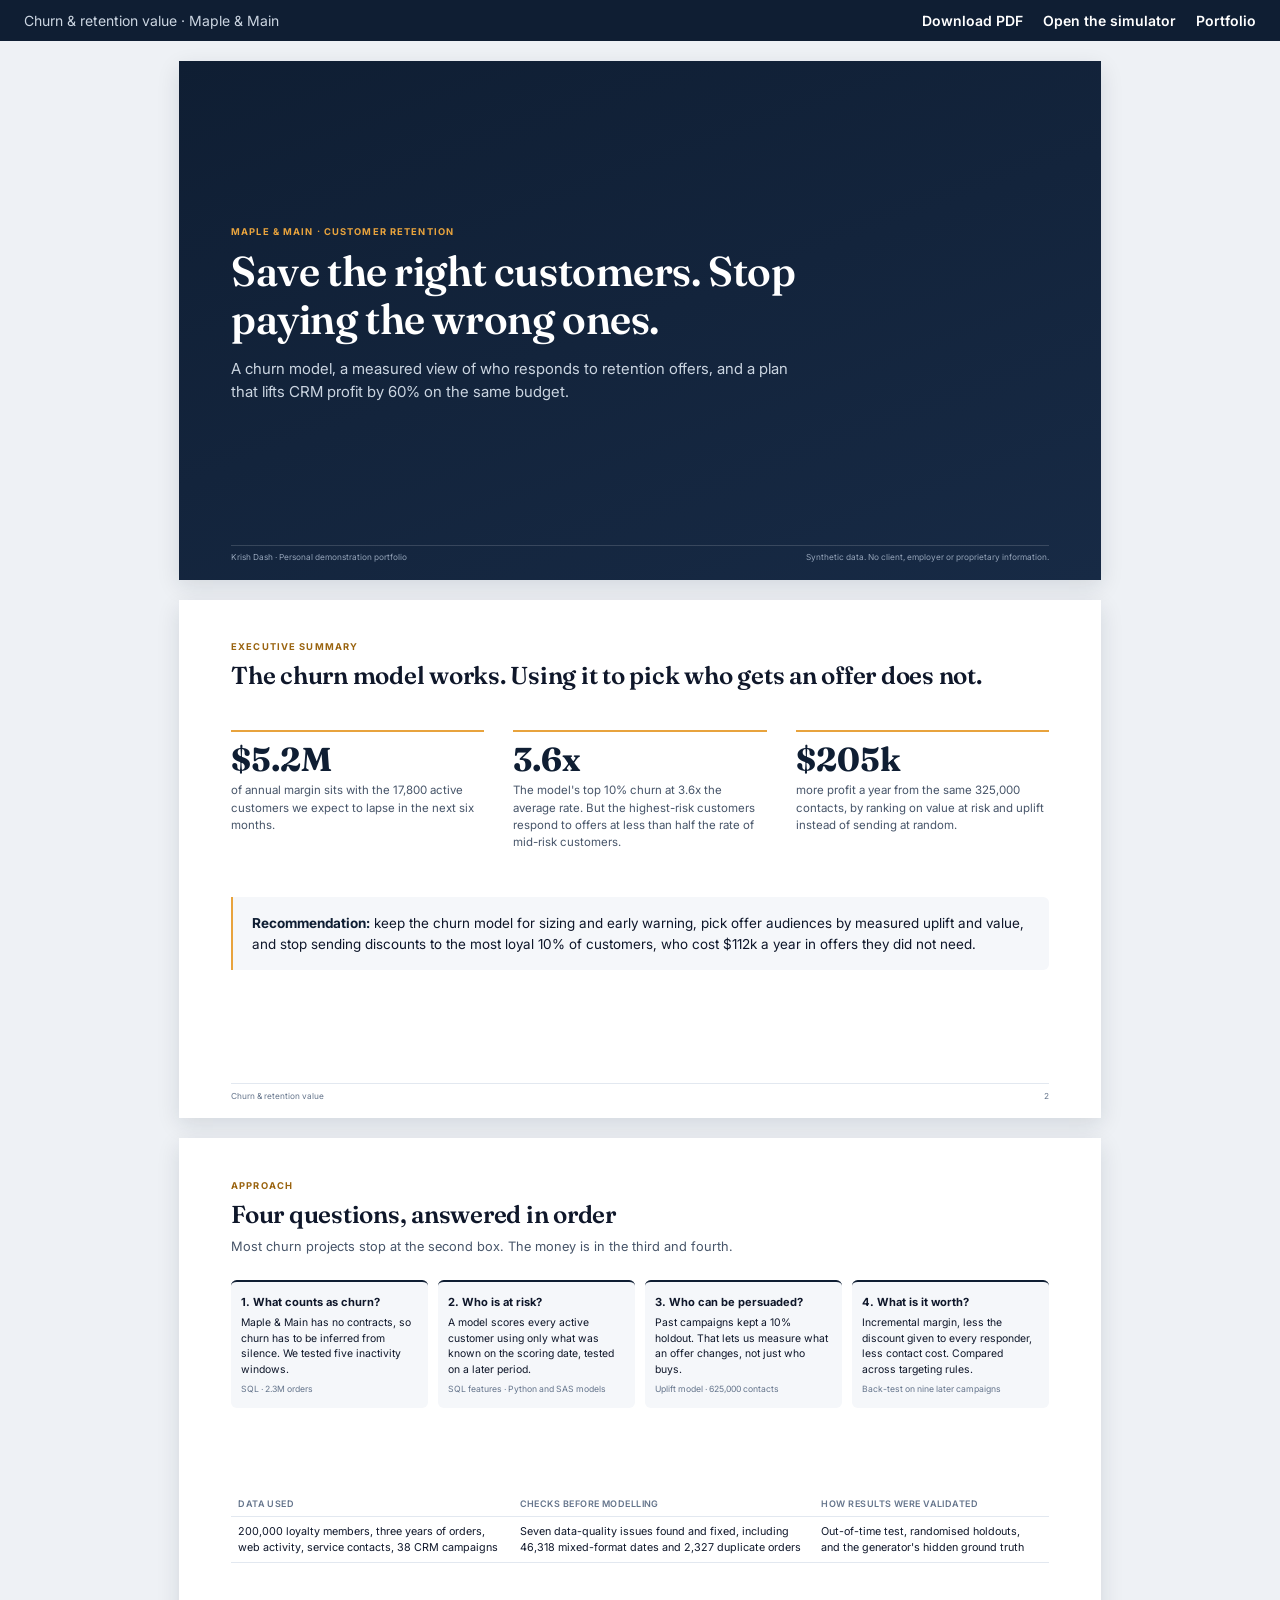
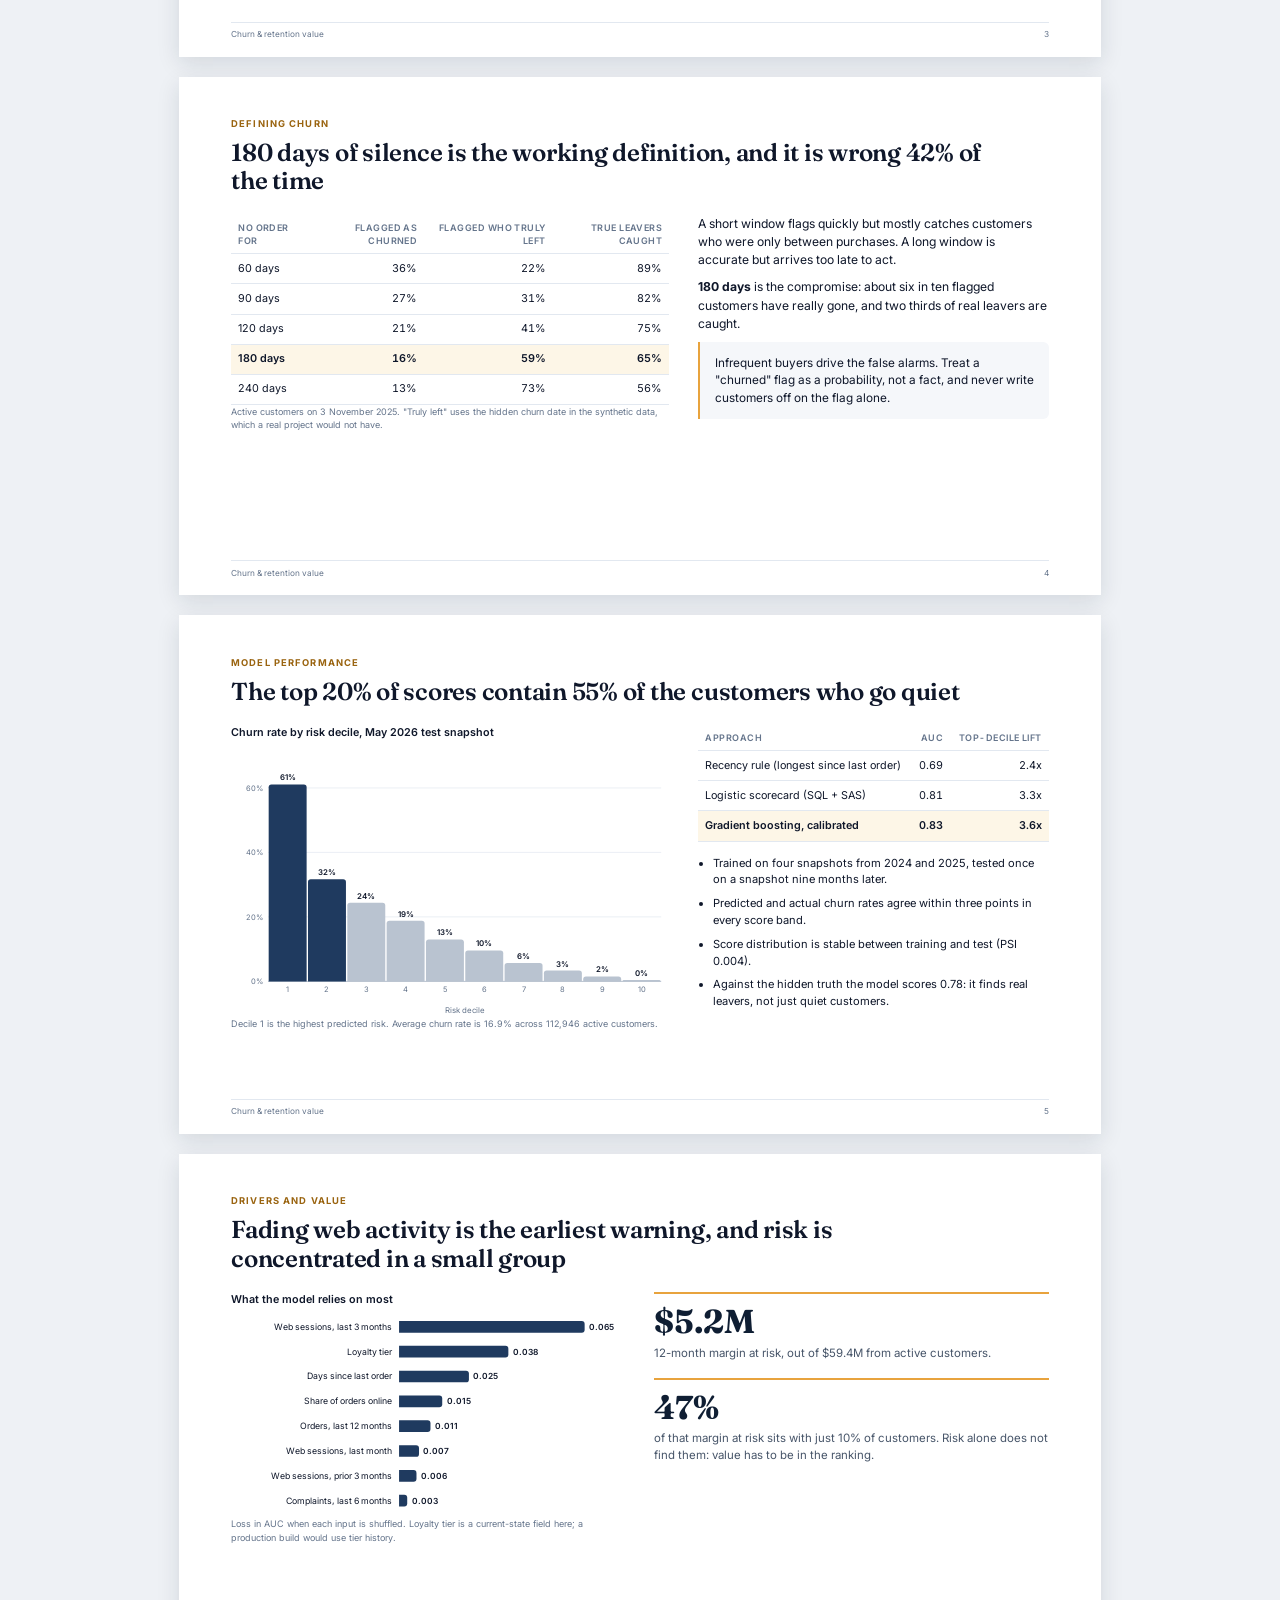
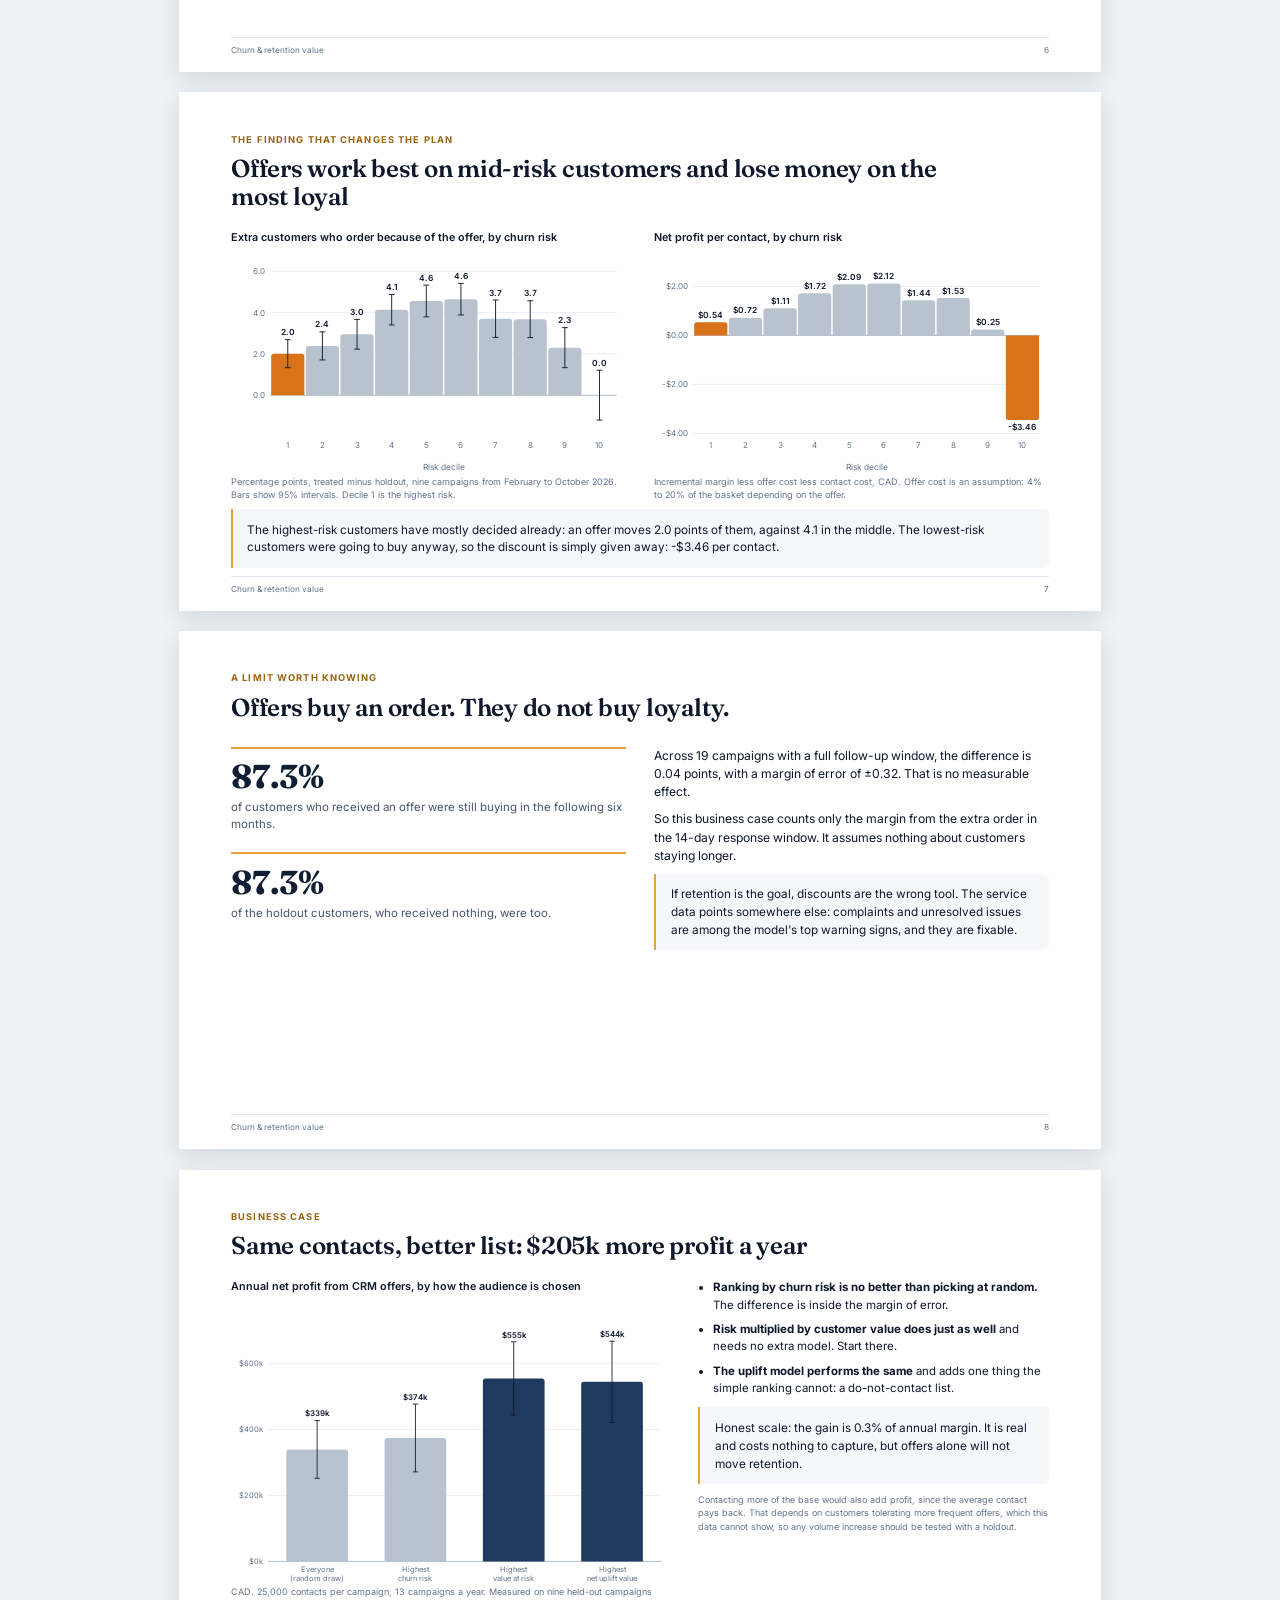
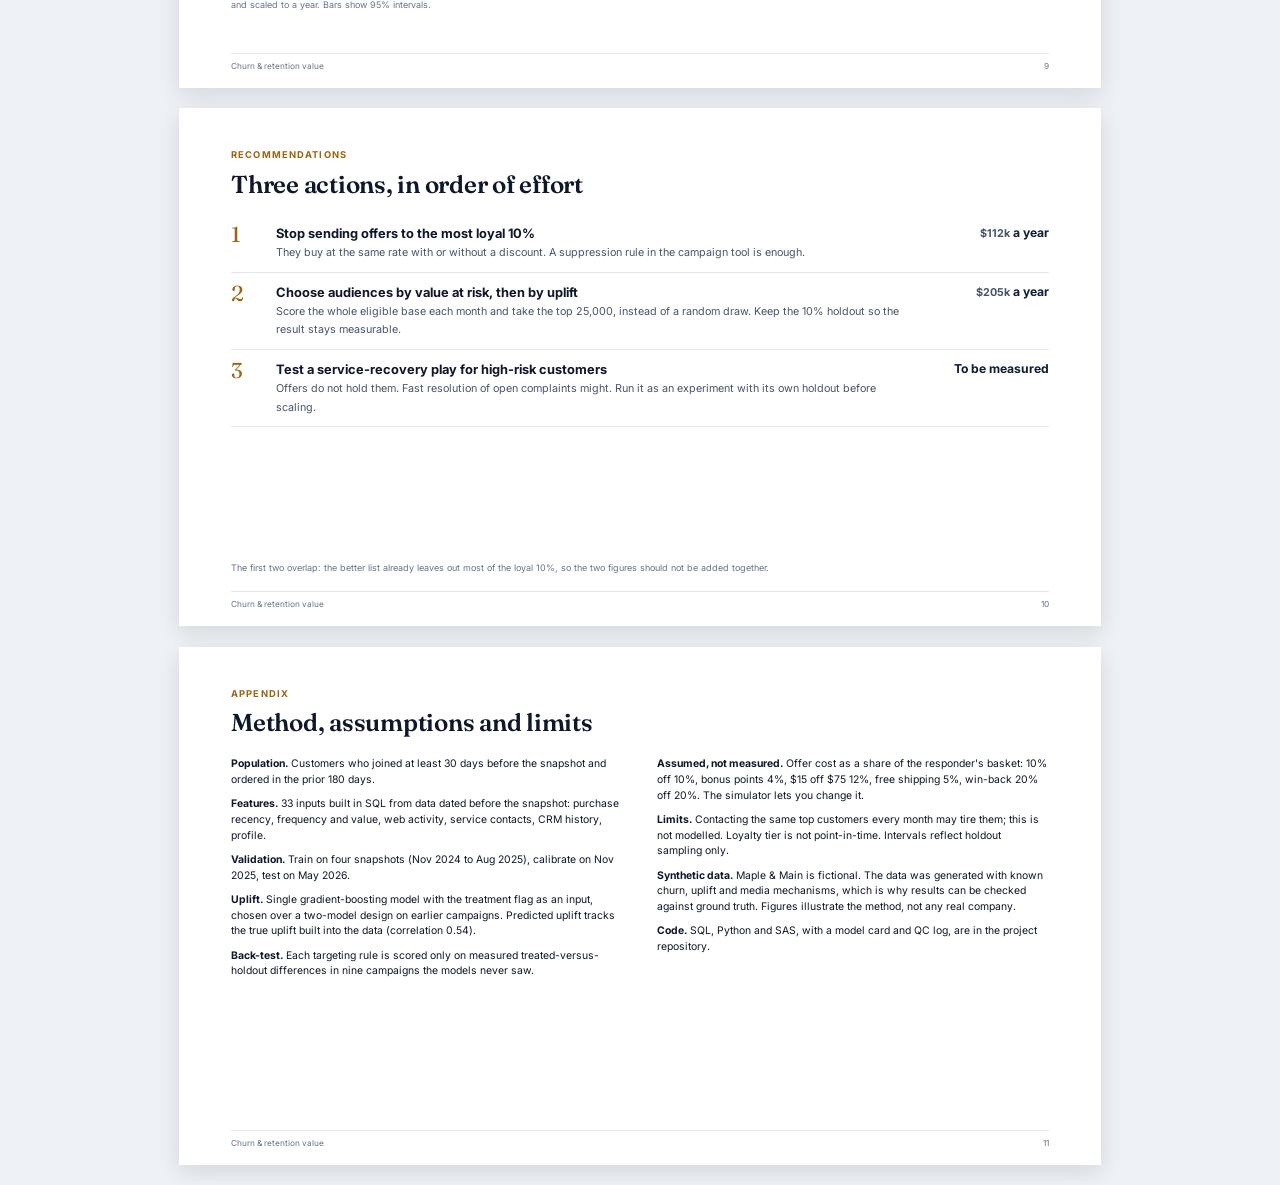
==== projects/01-churn-retention/deck/index.html @ 588ffd7b "Add P1 churn and retention project" ====
<!DOCTYPE html>
<html lang="en-CA">
<head>
<meta charset="utf-8">
<meta name="viewport" content="width=device-width, initial-scale=1">
<title>Churn & retention value · Maple & Main · Krish Dash</title>
<link href="https://fonts.googleapis.com/css2?family=Inter:wght@400;500;600;700&family=Fraunces:opsz,wght@9..144,600&display=swap" rel="stylesheet">
<link rel="stylesheet" href="../../../assets/css/deck.css">
</head>
<body>
<div class="deck-bar"><span>Churn &amp; retention value · Maple &amp; Main</span><a href="deck.pdf">Download PDF</a><a href="../demo/">Open the simulator</a><a href="../../../">Portfolio</a></div>

<section class="slide title-slide">
  <div class="kicker">Maple &amp; Main · Customer retention</div>
  <h1>Save the right customers. Stop paying the wrong ones.</h1>
  <p>A churn model, a measured view of who responds to retention offers, and a plan that lifts CRM profit by <span data-v="gainPct"></span> on the same budget.</p>
  <div class="foot"><span>Krish Dash · Personal demonstration portfolio</span><span>Synthetic data. No client, employer or proprietary information.</span></div>
</section>

<section class="slide">
  <div class="kicker">Executive summary</div>
  <h2>The churn model works. Using it to pick who gets an offer does not.</h2>
  <div class="body cols-3" style="margin-top:56px;flex:0 0 auto">
    <div class="stat"><b data-v="mar"></b><span>of annual margin sits with the <span data-v="expChurn"></span> active customers we expect to lapse in the next six months.</span></div>
    <div class="stat"><b data-v="lift"></b><span>The model's top 10% churn at <span data-v="lift"></span> the average rate. But the highest-risk customers respond to offers at less than half the rate of mid-risk customers.</span></div>
    <div class="stat"><b data-v="gain"></b><span>more profit a year from the same <span data-v="contacts"></span> contacts, by ranking on value at risk and uplift instead of sending at random.</span></div>
  </div>
  <div class="callout" style="margin-top:64px;font-size:19px;padding:22px 26px"><b>Recommendation:</b> keep the churn model for sizing and early warning, pick offer audiences by measured uplift and value, and stop sending discounts to the most loyal 10% of customers, who cost <span data-v="d10loss"></span> a year in offers they did not need.</div>
  <div class="foot"><span>Churn &amp; retention value</span><span>2</span></div>
</section>

<section class="slide">
  <div class="kicker">Approach</div>
  <h2>Four questions, answered in order</h2>
  <p class="sub">Most churn projects stop at the second box. The money is in the third and fourth.</p>
  <div class="body" style="margin-top:34px">
    <div class="flow" style="grid-template-columns:repeat(4,1fr)">
      <div><b>1. What counts as churn?</b>Maple &amp; Main has no contracts, so churn has to be inferred from silence. We tested five inactivity windows.<small>SQL · 2.3M orders</small></div>
      <div><b>2. Who is at risk?</b>A model scores every active customer using only what was known on the scoring date, tested on a later period.<small>SQL features · Python and SAS models</small></div>
      <div><b>3. Who can be persuaded?</b>Past campaigns kept a 10% holdout. That lets us measure what an offer changes, not just who buys.<small>Uplift model · 625,000 contacts</small></div>
      <div><b>4. What is it worth?</b>Incremental margin, less the discount given to every responder, less contact cost. Compared across targeting rules.<small>Back-test on nine later campaigns</small></div>
    </div>
    <table class="t" style="margin-top:6px">
      <tr><th>Data used</th><th>Checks before modelling</th><th>How results were validated</th></tr>
      <tr><td>200,000 loyalty members, three years of orders, web activity, service contacts, 38 CRM campaigns</td>
          <td>Seven data-quality issues found and fixed, including <span data-v="qcDates"></span> mixed-format dates and <span data-v="qcDups"></span> duplicate orders</td>
          <td>Out-of-time test, randomised holdouts, and the generator's hidden ground truth</td></tr>
    </table>
  </div>
  <div class="foot"><span>Churn &amp; retention value</span><span>3</span></div>
</section>

<section class="slide">
  <div class="kicker">Defining churn</div>
  <h2>180 days of silence is the working definition, and it is wrong <span data-v="labelFalse"></span> of the time</h2>
  <div class="body cols-2">
    <div>
      <table class="t">
        <tr><th>No order for</th><th class="n">Flagged as churned</th><th class="n">Flagged who truly left</th><th class="n">True leavers caught</th></tr>
        <tbody id="defTable"></tbody>
      </table>
      <p class="chart-note">Active customers on 3 November 2025. "Truly left" uses the hidden churn date in the synthetic data, which a real project would not have.</p>
    </div>
    <div>
      <p>A short window flags quickly but mostly catches customers who were only between purchases. A long window is accurate but arrives too late to act.</p>
      <p><b>180 days</b> is the compromise: about six in ten flagged customers have really gone, and two thirds of real leavers are caught.</p>
      <div class="callout">Infrequent buyers drive the false alarms. Treat a "churned" flag as a probability, not a fact, and never write customers off on the flag alone.</div>
    </div>
  </div>
  <div class="foot"><span>Churn &amp; retention value</span><span>4</span></div>
</section>

<section class="slide">
  <div class="kicker">Model performance</div>
  <h2>The top 20% of scores contain <span data-v="cap20"></span> of the customers who go quiet</h2>
  <div class="body cols-2">
    <div>
      <div class="chart-title">Churn rate by risk decile, May 2026 test snapshot</div>
      <div id="liftChart"></div>
      <p class="chart-note">Decile 1 is the highest predicted risk. Average churn rate is <span data-v="churnRate"></span> across <span data-v="active"></span> active customers.</p>
    </div>
    <div>
      <table class="t">
        <tr><th>Approach</th><th class="n">AUC</th><th class="n">Top-decile lift</th></tr>
        <tr><td>Recency rule (longest since last order)</td><td class="n" data-v="aucRec"></td><td class="n" data-v="liftRec"></td></tr>
        <tr><td>Logistic scorecard (SQL + SAS)</td><td class="n" data-v="aucLogit"></td><td class="n" data-v="liftLogit"></td></tr>
        <tr class="hl"><td>Gradient boosting, calibrated</td><td class="n" data-v="auc"></td><td class="n" data-v="lift"></td></tr>
      </table>
      <ul style="margin-top:18px;font-size:15.5px">
        <li>Trained on four snapshots from 2024 and 2025, tested once on a snapshot nine months later.</li>
        <li>Predicted and actual churn rates agree within three points in every score band.</li>
        <li>Score distribution is stable between training and test (PSI <span data-v="psi"></span>).</li>
        <li>Against the hidden truth the model scores <span data-v="aucTruth"></span>: it finds real leavers, not just quiet customers.</li>
      </ul>
    </div>
  </div>
  <div class="foot"><span>Churn &amp; retention value</span><span>5</span></div>
</section>

<section class="slide">
  <div class="kicker">Drivers and value</div>
  <h2>Fading web activity is the earliest warning, and risk is concentrated in a small group</h2>
  <div class="body cols-even">
    <div>
      <div class="chart-title">What the model relies on most</div>
      <div id="impChart"></div>
      <p class="chart-note">Loss in AUC when each input is shuffled. Loyalty tier is a current-state field here; a production build would use tier history.</p>
    </div>
    <div>
      <div class="stat" style="margin-bottom:22px"><b data-v="mar"></b><span>12-month margin at risk, out of <span data-v="marTotal"></span> from active customers.</span></div>
      <div class="stat"><b data-v="top10"></b><span>of that margin at risk sits with just 10% of customers. Risk alone does not find them: value has to be in the ranking.</span></div>
    </div>
  </div>
  <div class="foot"><span>Churn &amp; retention value</span><span>6</span></div>
</section>

<section class="slide">
  <div class="kicker">The finding that changes the plan</div>
  <h2>Offers work best on mid-risk customers and lose money on the most loyal</h2>
  <div class="body cols-even">
    <div>
      <div class="chart-title">Extra customers who order because of the offer, by churn risk</div>
      <div id="upliftChart"></div>
      <p class="chart-note">Percentage points, treated minus holdout, nine campaigns from February to October 2026. Bars show 95% intervals. Decile 1 is the highest risk.</p>
    </div>
    <div>
      <div class="chart-title">Net profit per contact, by churn risk</div>
      <div id="netChart"></div>
      <p class="chart-note">Incremental margin less offer cost less contact cost, CAD. Offer cost is an assumption: 4% to 20% of the basket depending on the offer.</p>
    </div>
  </div>
  <div class="callout" style="margin-top:10px">The highest-risk customers have mostly decided already: an offer moves <span data-v="uD1"></span> points of them, against <span data-v="uMid"></span> in the middle. The lowest-risk customers were going to buy anyway, so the discount is simply given away: <span data-v="netD10"></span> per contact.</div>
  <div class="foot"><span>Churn &amp; retention value</span><span>7</span></div>
</section>

<section class="slide">
  <div class="kicker">A limit worth knowing</div>
  <h2>Offers buy an order. They do not buy loyalty.</h2>
  <div class="body cols-even" style="margin-top:36px">
    <div>
      <div class="stat" style="margin-bottom:26px"><b data-v="retT"></b><span>of customers who received an offer were still buying in the following six months.</span></div>
      <div class="stat"><b data-v="retH"></b><span>of the holdout customers, who received nothing, were too.</span></div>
    </div>
    <div>
      <p>Across 19 campaigns with a full follow-up window, the difference is <span data-v="retDiff"></span> points, with a margin of error of <span data-v="retSe"></span>. That is no measurable effect.</p>
      <p>So this business case counts only the margin from the extra order in the 14-day response window. It assumes nothing about customers staying longer.</p>
      <div class="callout">If retention is the goal, discounts are the wrong tool. The service data points somewhere else: complaints and unresolved issues are among the model's top warning signs, and they are fixable.</div>
    </div>
  </div>
  <div class="foot"><span>Churn &amp; retention value</span><span>8</span></div>
</section>

<section class="slide">
  <div class="kicker">Business case</div>
  <h2>Same contacts, better list: <span data-v="gain"></span> more profit a year</h2>
  <div class="body cols-2">
    <div>
      <div class="chart-title">Annual net profit from CRM offers, by how the audience is chosen</div>
      <div id="stratChart"></div>
      <p class="chart-note">CAD. 25,000 contacts per campaign, 13 campaigns a year. Measured on nine held-out campaigns and scaled to a year. Bars show 95% intervals.</p>
    </div>
    <div>
      <ul style="font-size:16px">
        <li><b>Ranking by churn risk is no better than picking at random.</b> The difference is inside the margin of error.</li>
        <li><b>Risk multiplied by customer value does just as well</b> and needs no extra model. Start there.</li>
        <li><b>The uplift model performs the same</b> and adds one thing the simple ranking cannot: a do-not-contact list.</li>
      </ul>
      <div class="callout" style="margin-top:14px">Honest scale: the gain is <span data-v="gainShare"></span> of annual margin. It is real and costs nothing to capture, but offers alone will not move retention.</div>
      <p class="chart-note" style="margin-top:12px">Contacting more of the base would also add profit, since the average contact pays back. That depends on customers tolerating more frequent offers, which this data cannot show, so any volume increase should be tested with a holdout.</p>
    </div>
  </div>
  <div class="foot"><span>Churn &amp; retention value</span><span>9</span></div>
</section>

<section class="slide">
  <div class="kicker">Recommendations</div>
  <h2>Three actions, in order of effort</h2>
  <div class="body" style="gap:0;margin-top:22px;display:block">
    <div class="act"><i>1</i><div><b>Stop sending offers to the most loyal 10%</b><span>They buy at the same rate with or without a discount. A suppression rule in the campaign tool is enough.</span></div><em><span data-v="d10save"></span> a year</em></div>
    <div class="act"><i>2</i><div><b>Choose audiences by value at risk, then by uplift</b><span>Score the whole eligible base each month and take the top 25,000, instead of a random draw. Keep the 10% holdout so the result stays measurable.</span></div><em><span data-v="gain"></span> a year</em></div>
    <div class="act"><i>3</i><div><b>Test a service-recovery play for high-risk customers</b><span>Offers do not hold them. Fast resolution of open complaints might. Run it as an experiment with its own holdout before scaling.</span></div><em>To be measured</em></div>
  </div>
  <p class="chart-note" style="margin-top:14px">The first two overlap: the better list already leaves out most of the loyal 10%, so the two figures should not be added together.</p>
  <div class="foot"><span>Churn &amp; retention value</span><span>10</span></div>
</section>

<section class="slide">
  <div class="kicker">Appendix</div>
  <h2>Method, assumptions and limits</h2>
  <div class="body cols-even" style="font-size:14.5px;gap:48px">
    <div>
      <p><b>Population.</b> Customers who joined at least 30 days before the snapshot and ordered in the prior 180 days.</p>
      <p><b>Features.</b> 33 inputs built in SQL from data dated before the snapshot: purchase recency, frequency and value, web activity, service contacts, CRM history, profile.</p>
      <p><b>Validation.</b> Train on four snapshots (Nov 2024 to Aug 2025), calibrate on Nov 2025, test on May 2026.</p>
      <p><b>Uplift.</b> Single gradient-boosting model with the treatment flag as an input, chosen over a two-model design on earlier campaigns. Predicted uplift tracks the true uplift built into the data (correlation <span data-v="upCorr"></span>).</p>
      <p><b>Back-test.</b> Each targeting rule is scored only on measured treated-versus-holdout differences in nine campaigns the models never saw.</p>
    </div>
    <div>
      <p><b>Assumed, not measured.</b> Offer cost as a share of the responder's basket: 10% off 10%, bonus points 4%, $15 off $75 12%, free shipping 5%, win-back 20% off 20%. The simulator lets you change it.</p>
      <p><b>Limits.</b> Contacting the same top customers every month may tire them; this is not modelled. Loyalty tier is not point-in-time. Intervals reflect holdout sampling only.</p>
      <p><b>Synthetic data.</b> Maple &amp; Main is fictional. The data was generated with known churn, uplift and media mechanisms, which is why results can be checked against ground truth. Figures illustrate the method, not any real company.</p>
      <p><b>Code.</b> SQL, Python and SAS, with a model card and QC log, are in the project repository.</p>
    </div>
  </div>
  <div class="foot"><span>Churn &amp; retention value</span><span>11</span></div>
</section>

<script src="../outputs/report_data.js"></script>
<script src="../../../assets/js/charts.js"></script>
<script>
const P = window.P1, sb = P.same_budget, rd = P.risk_deciles, n0 = v => Math.round(v).toLocaleString("en-CA");
const E = sb["Everyone (current practice)"], U = sb["Highest net uplift value"], gain = U.annual_net - E.annual_net;
const d10 = rd[9], mid = rd.slice(3, 8).reduce((a, d) => a + d.uplift, 0) / 5, re = P.retention_effect, qc = P.qc.found;
const V = {
  gainPct: MM.pct(gain / E.annual_net, 0), gain: MM.cadK(gain), contacts: n0(P.annual_contacts),
  mar: "$" + (P.value_at_risk.margin_at_risk / 1e6).toFixed(1) + "M", marTotal: "$" + (P.value_at_risk.margin_12m_total / 1e6).toFixed(1) + "M",
  expChurn: n0(Math.round(P.value_at_risk.expected_churners / 100) * 100), top10: MM.pct(P.value_at_risk.top10pct_share_of_margin_at_risk, 0),
  lift: P.models.gbm.top_decile_lift.toFixed(1) + "x", liftRec: P.models.recency_rule.top_decile_lift.toFixed(1) + "x", liftLogit: P.models.logistic.top_decile_lift.toFixed(1) + "x",
  auc: P.models.gbm.auc.toFixed(2), aucRec: P.models.recency_rule.auc.toFixed(2), aucLogit: P.models.logistic.auc.toFixed(2),
  cap20: MM.pct(P.models.gbm.capture_top_20pct, 0), churnRate: MM.pct(P.churn_rate.test), active: n0(P.rows.test), psi: P.psi.toFixed(3),
  aucTruth: P.ground_truth.gbm_auc_vs_true_churn.toFixed(2), labelFalse: MM.pct(1 - P.ground_truth.label_precision, 0),
  d10loss: MM.cadK(-d10.net * P.annual_contacts / 10), d10save: MM.cadK(-d10.net * P.annual_contacts / 10),
  uD1: (rd[0].uplift * 100).toFixed(1), uMid: (mid * 100).toFixed(1), netD10: "-$" + Math.abs(d10.net).toFixed(2),
  retT: MM.pct(re.treated_active_next_180d), retH: MM.pct(re.holdout_active_next_180d),
  retDiff: (re.difference * 100).toFixed(2), retSe: "±" + (1.96 * re.se * 100).toFixed(2),
  gainShare: MM.pct(gain / P.value_at_risk.margin_12m_total, 1), upCorr: P.uplift_model.corr_with_true_uplift.toFixed(2),
  qcDates: n0(qc["transactions: order_date in DD/MM/YYYY, re-parsed"]), qcDups: n0(qc["transactions: duplicate rows removed"]),
};
document.querySelectorAll("[data-v]").forEach(e => { e.textContent = V[e.dataset.v] ?? "?"; });

document.getElementById("defTable").innerHTML = P.definition_test.map(d =>
  `<tr class="${d.window_days === 180 ? "hl" : ""}"><td>${d.window_days} days</td><td class="n">${MM.pct(d.labelled_churn_rate, 0)}</td><td class="n">${MM.pct(d.precision, 0)}</td><td class="n">${MM.pct(d.recall, 0)}</td></tr>`).join("");

MM.bars("#liftChart", { width: 640, height: 400, fmt: v => MM.pct(v, 0), xTitle: "Risk decile",
  data: P.lift.map(d => ({ label: d.decile, value: d.churn_rate, color: d.decile <= 2 ? MM.C.focus : MM.C.context,
    tip: `<b>Decile ${d.decile}</b><br>Churn rate ${MM.pct(d.churn_rate)}<br>${d.lift.toFixed(1)}x average<br>Cumulative capture ${MM.pct(d.cum_capture, 0)}` })) });
MM.hbars("#impChart", { width: 540, row: 34, labelWidth: 230, fmt: v => v.toFixed(3), data: P.importance.map(d => ({ label: d.label, value: d.auc_drop })) });
MM.bars("#upliftChart", { width: 540, height: 310, fmt: v => (v * 100).toFixed(1), xTitle: "Risk decile",
  data: rd.map(d => ({ label: d.decile, value: d.uplift, lo: d.uplift - 1.96 * d.uplift_se, hi: d.uplift + 1.96 * d.uplift_se,
    color: d.decile === 1 || d.decile === 10 ? MM.C.accent : MM.C.context,
    tip: `<b>Risk decile ${d.decile}</b><br>Treated ${MM.pct(d.treated_response)} · holdout ${MM.pct(d.holdout_response)}<br>Uplift ${(d.uplift * 100).toFixed(1)} pts` })) });
MM.bars("#netChart", { width: 540, height: 310, fmt: v => (v < 0 ? "-$" : "$") + Math.abs(v).toFixed(2), xTitle: "Risk decile",
  data: rd.map(d => ({ label: d.decile, value: d.net, color: d.decile === 1 || d.decile === 10 ? MM.C.accent : MM.C.context })) });
MM.bars("#stratChart", { width: 640, height: 420, maxBar: 90, fmt: MM.cadK,
  data: Object.entries(sb).map(([k, d]) => ({ label: k.replace(" (current practice)", "\n(random draw)").replace("Highest ", "Highest\n"), value: d.annual_net,
    lo: d.annual_net - 1.96 * d.annual_net_se, hi: d.annual_net + 1.96 * d.annual_net_se,
    color: k.includes("uplift") || k.includes("value at") ? MM.C.focus : MM.C.context,
    tip: `<b>${k}</b><br>${MM.cad(d.annual_net)} a year<br>$${d.net.toFixed(2)} per contact<br>Uplift ${(d.uplift * 100).toFixed(1)} pts` })) });
</script>
</body>
</html>
---- assets/css/deck.css ----
/* Client-style deck template. Each .slide is a 16:9 page; prints one slide per PDF page. */
:root { --navy: #0f1e33; --navy-2: #172a45; --slate: #475569; --muted: #64748b; --line: #e2e8f0; --ink: #0f172a; --accent: #e8a33d; --bg: #eef1f5; }
* { box-sizing: border-box; }
html, body { margin: 0; background: var(--bg); color: var(--ink); font: 17px/1.5 Inter, system-ui, -apple-system, "Segoe UI", sans-serif; -webkit-font-smoothing: antialiased; }
.deck-bar { position: sticky; top: 0; z-index: 5; background: var(--navy); color: #cbd5e1; font-size: 14px; padding: 10px 24px; display: flex; gap: 20px; align-items: center; }
.deck-bar a { color: #fff; text-decoration: none; font-weight: 600; }
.deck-bar span { margin-right: auto; }
.slide { width: 1280px; height: 720px; margin: 28px auto; background: #fff; position: relative; padding: 56px 72px 60px; box-shadow: 0 10px 30px rgba(15, 30, 51, .12); overflow: hidden; display: flex; flex-direction: column; }
.slide h1, .slide h2 { font-family: Fraunces, Georgia, serif; font-weight: 600; letter-spacing: -.01em; margin: 0; line-height: 1.15; }
.slide h2 { font-size: 34px; max-width: 1050px; }
.slide .kicker { color: #9a6410; font-size: 13px; font-weight: 700; letter-spacing: .12em; text-transform: uppercase; margin-bottom: 10px; }
.slide .sub { color: var(--slate); font-size: 18px; margin: 12px 0 0; max-width: 1000px; }
.slide .body { flex: 1; display: grid; gap: 40px; margin-top: 28px; min-height: 0; align-items: start; }
.cols-2 { grid-template-columns: 1.25fr 1fr; }
.cols-even { grid-template-columns: 1fr 1fr; }
.cols-3 { grid-template-columns: repeat(3, 1fr); }
.slide ul { margin: 0; padding-left: 20px; }
.slide li { margin-bottom: 10px; }
.slide p { margin: 0 0 12px; }
.foot { position: absolute; left: 72px; right: 72px; bottom: 22px; display: flex; justify-content: space-between; font-size: 11.5px; color: var(--muted); border-top: 1px solid var(--line); padding-top: 8px; }
.stat { border-top: 4px solid var(--accent); padding-top: 14px; }
.stat b { display: block; font-family: Fraunces, Georgia, serif; font-size: 46px; line-height: 1.05; color: var(--navy); }
.stat > span { display: block; color: var(--slate); font-size: 16px; margin-top: 8px; }
.callout { background: #f5f7fa; border-left: 4px solid var(--accent); padding: 16px 20px; border-radius: 0 8px 8px 0; font-size: 16.5px; }
.callout b { color: var(--navy); }
.chart-title { font-weight: 600; font-size: 15px; margin-bottom: 2px; }
.chart-note { color: var(--muted); font-size: 12.5px; margin-top: 6px; }
table.t { border-collapse: collapse; width: 100%; font-size: 15px; }
table.t th { text-align: left; color: var(--muted); font-weight: 600; font-size: 12.5px; text-transform: uppercase; letter-spacing: .05em; border-bottom: 2px solid var(--line); padding: 8px 10px; }
table.t td { border-bottom: 1px solid var(--line); padding: 9px 10px; }
table.t td.n, table.t th.n { text-align: right; font-variant-numeric: tabular-nums; }
table.t tr.hl td { background: #fdf6e7; font-weight: 600; }
.flow { display: grid; grid-template-columns: repeat(6, 1fr); gap: 14px; }
.flow div { background: #f5f7fa; border-radius: 8px; padding: 16px 14px; font-size: 14.5px; border-top: 4px solid var(--navy); }
.flow b { display: block; font-size: 15.5px; margin-bottom: 6px; }
.flow small { display: block; color: var(--muted); font-size: 12px; margin-top: 8px; }
.title-slide { background: linear-gradient(160deg, var(--navy), var(--navy-2)); color: #fff; justify-content: center; }
.title-slide h1 { font-size: 58px; max-width: 900px; }
.title-slide p { color: #cbd5e1; font-size: 21px; max-width: 800px; margin-top: 22px; }
.title-slide .kicker { color: var(--accent); }
.title-slide .foot { color: #94a3b8; border-color: rgba(255, 255, 255, .15); }
.num { counter-increment: step; }
.act { display: grid; grid-template-columns: 44px 1fr 170px; gap: 18px; align-items: start; padding: 14px 0; border-bottom: 1px solid var(--line); }
.act i { font-style: normal; font-family: Fraunces, Georgia, serif; font-size: 30px; color: #9a6410; line-height: 1; }
.act b { display: block; font-size: 18px; }
.act span { color: var(--slate); font-size: 15px; }
.act em { font-style: normal; font-weight: 700; color: var(--navy); text-align: right; font-size: 17px; }
@media screen and (max-width: 1320px) { .slide { zoom: .72; } }
@media screen and (max-width: 960px) { .slide { zoom: .46; } }
@media screen and (max-width: 620px) { .slide { zoom: .28; } }
@media print {
  @page { size: 1280px 720px; margin: 0; }
  html, body { background: #fff; }
  .deck-bar { display: none; }
  .slide { margin: 0; box-shadow: none; page-break-after: always; break-after: page; zoom: 1 !important; }
}
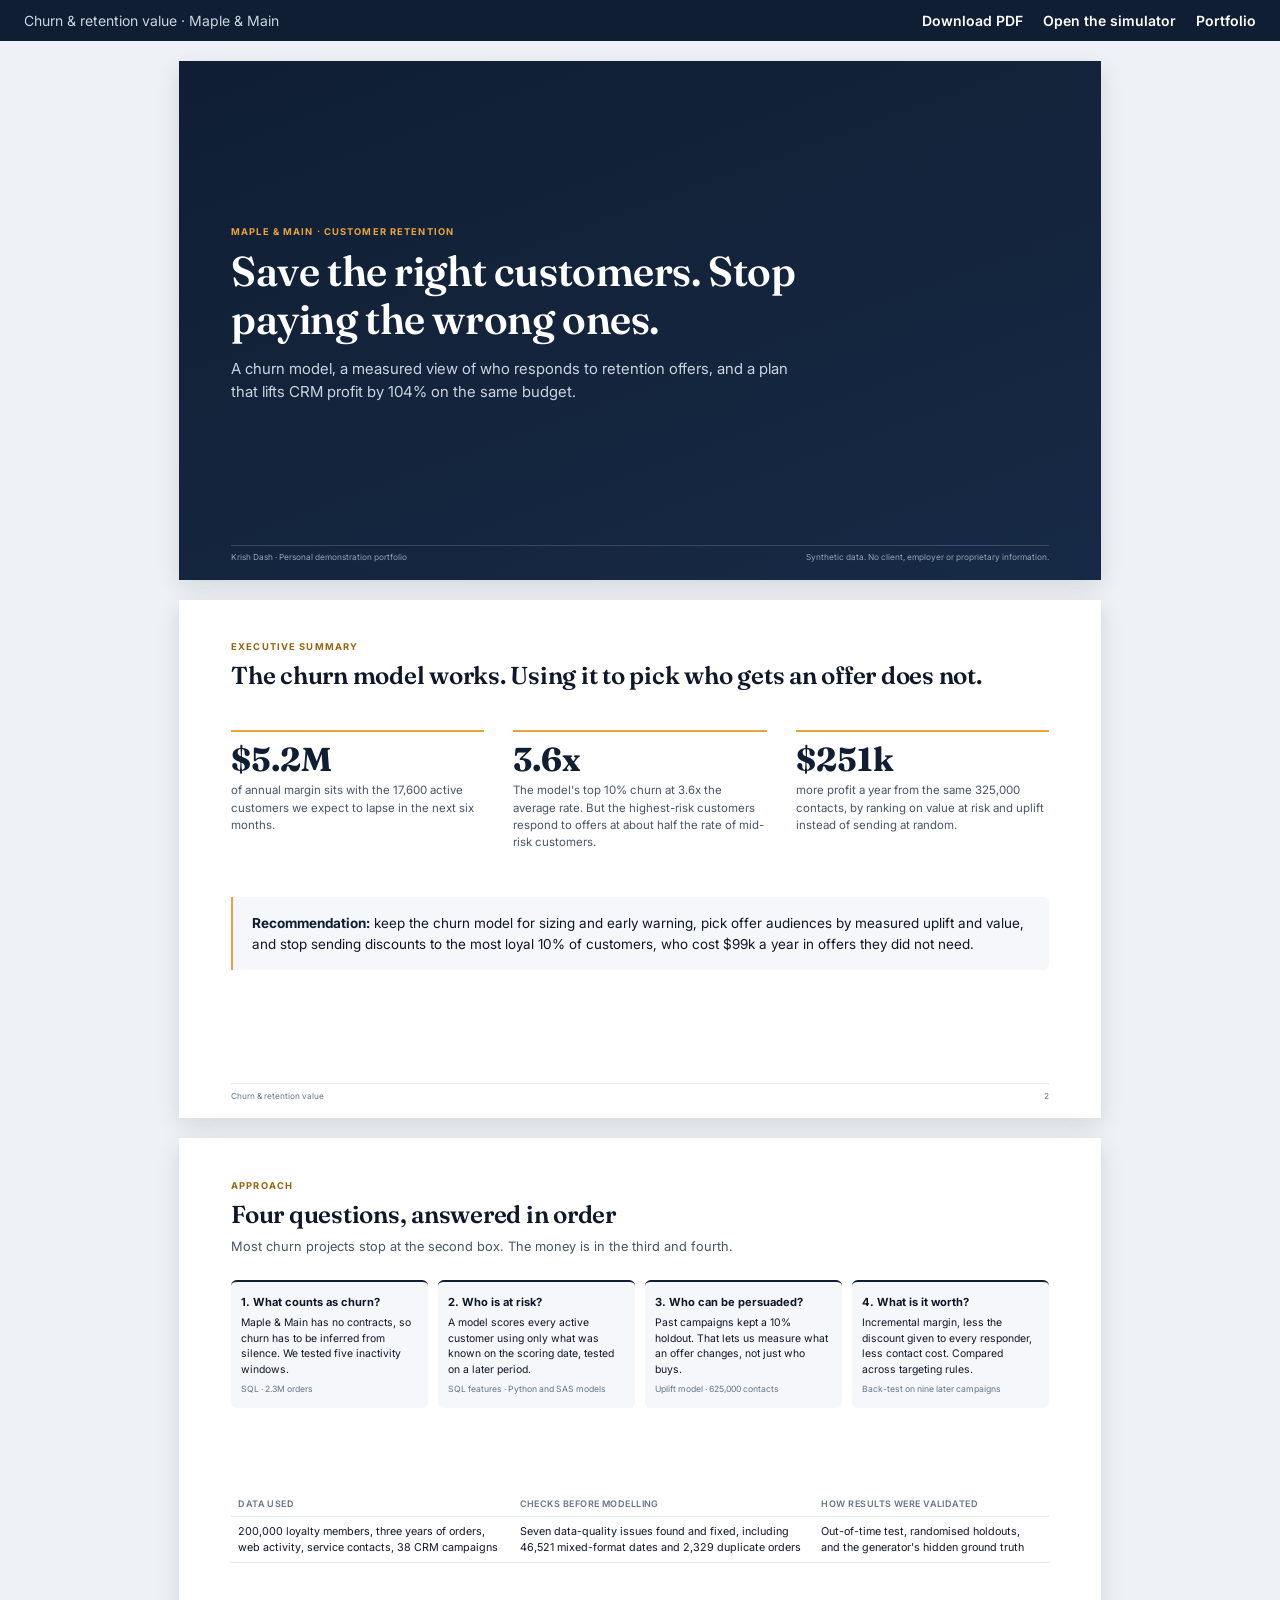
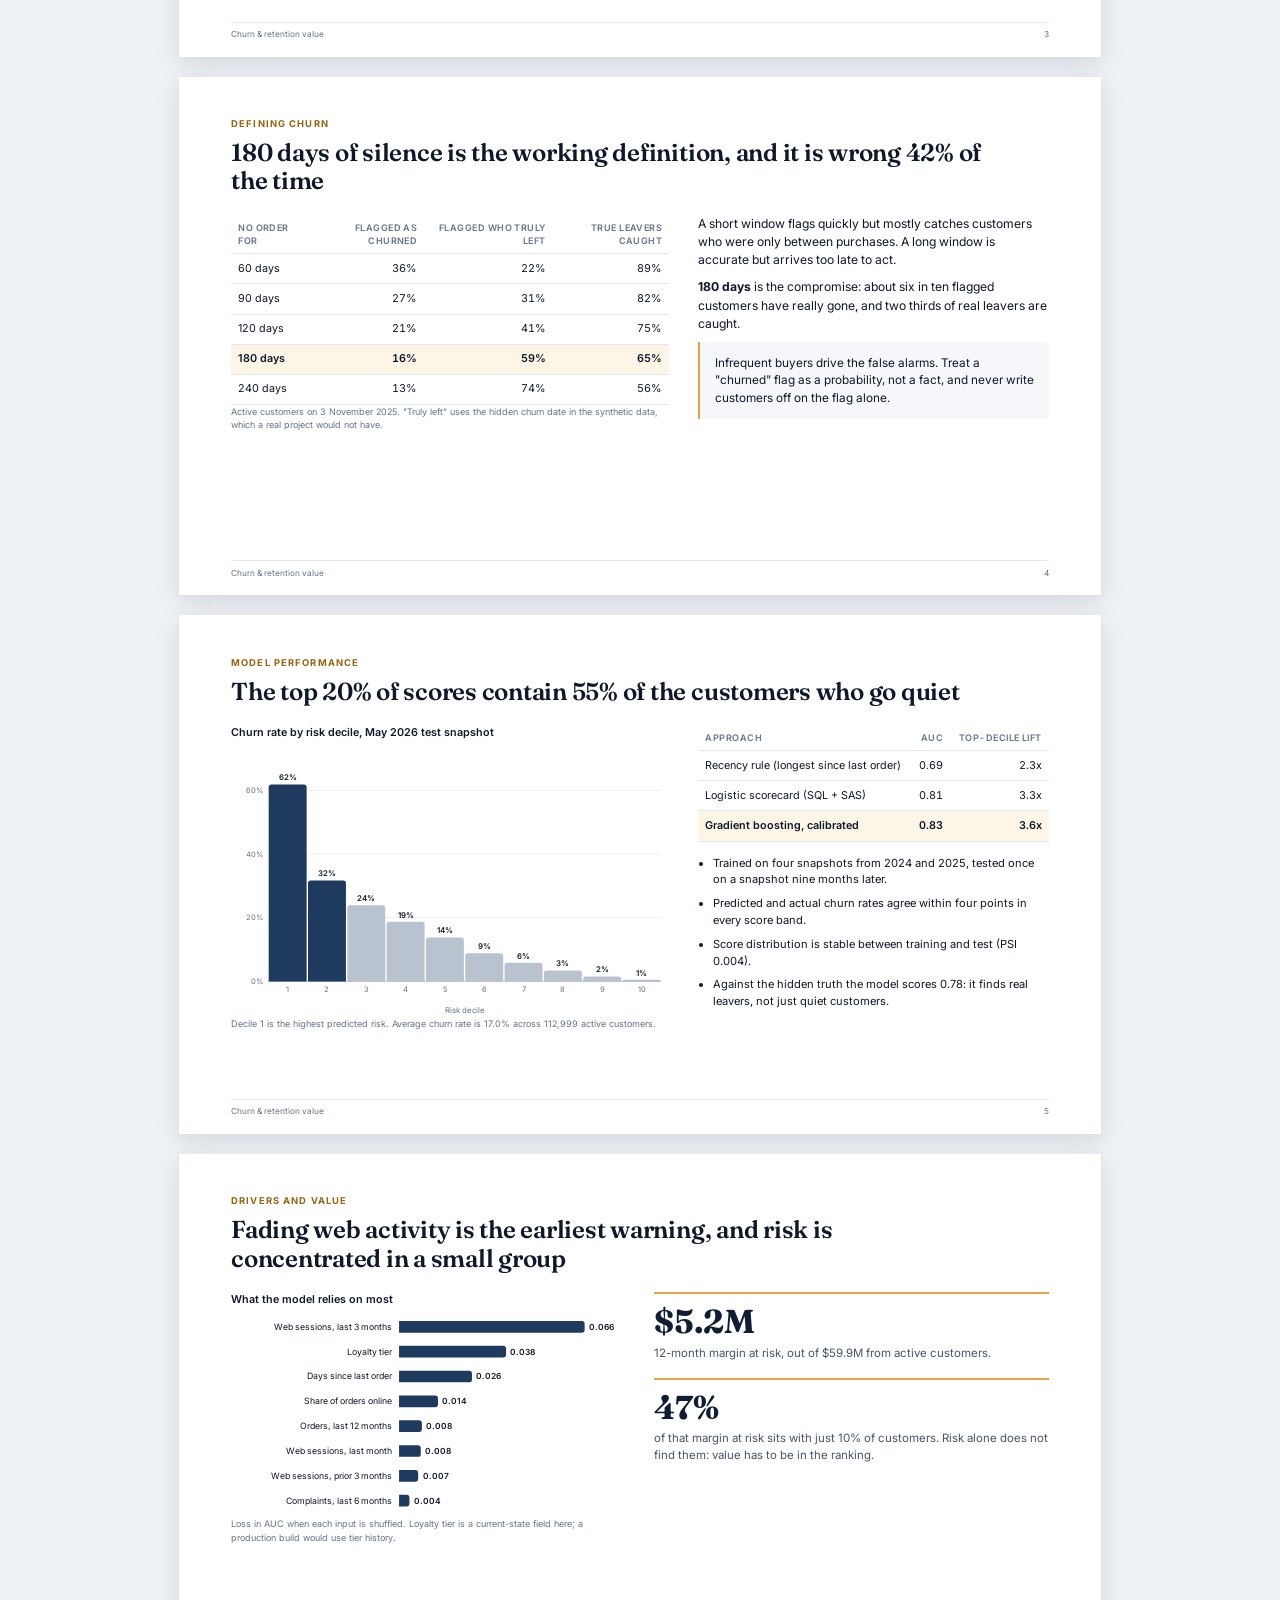
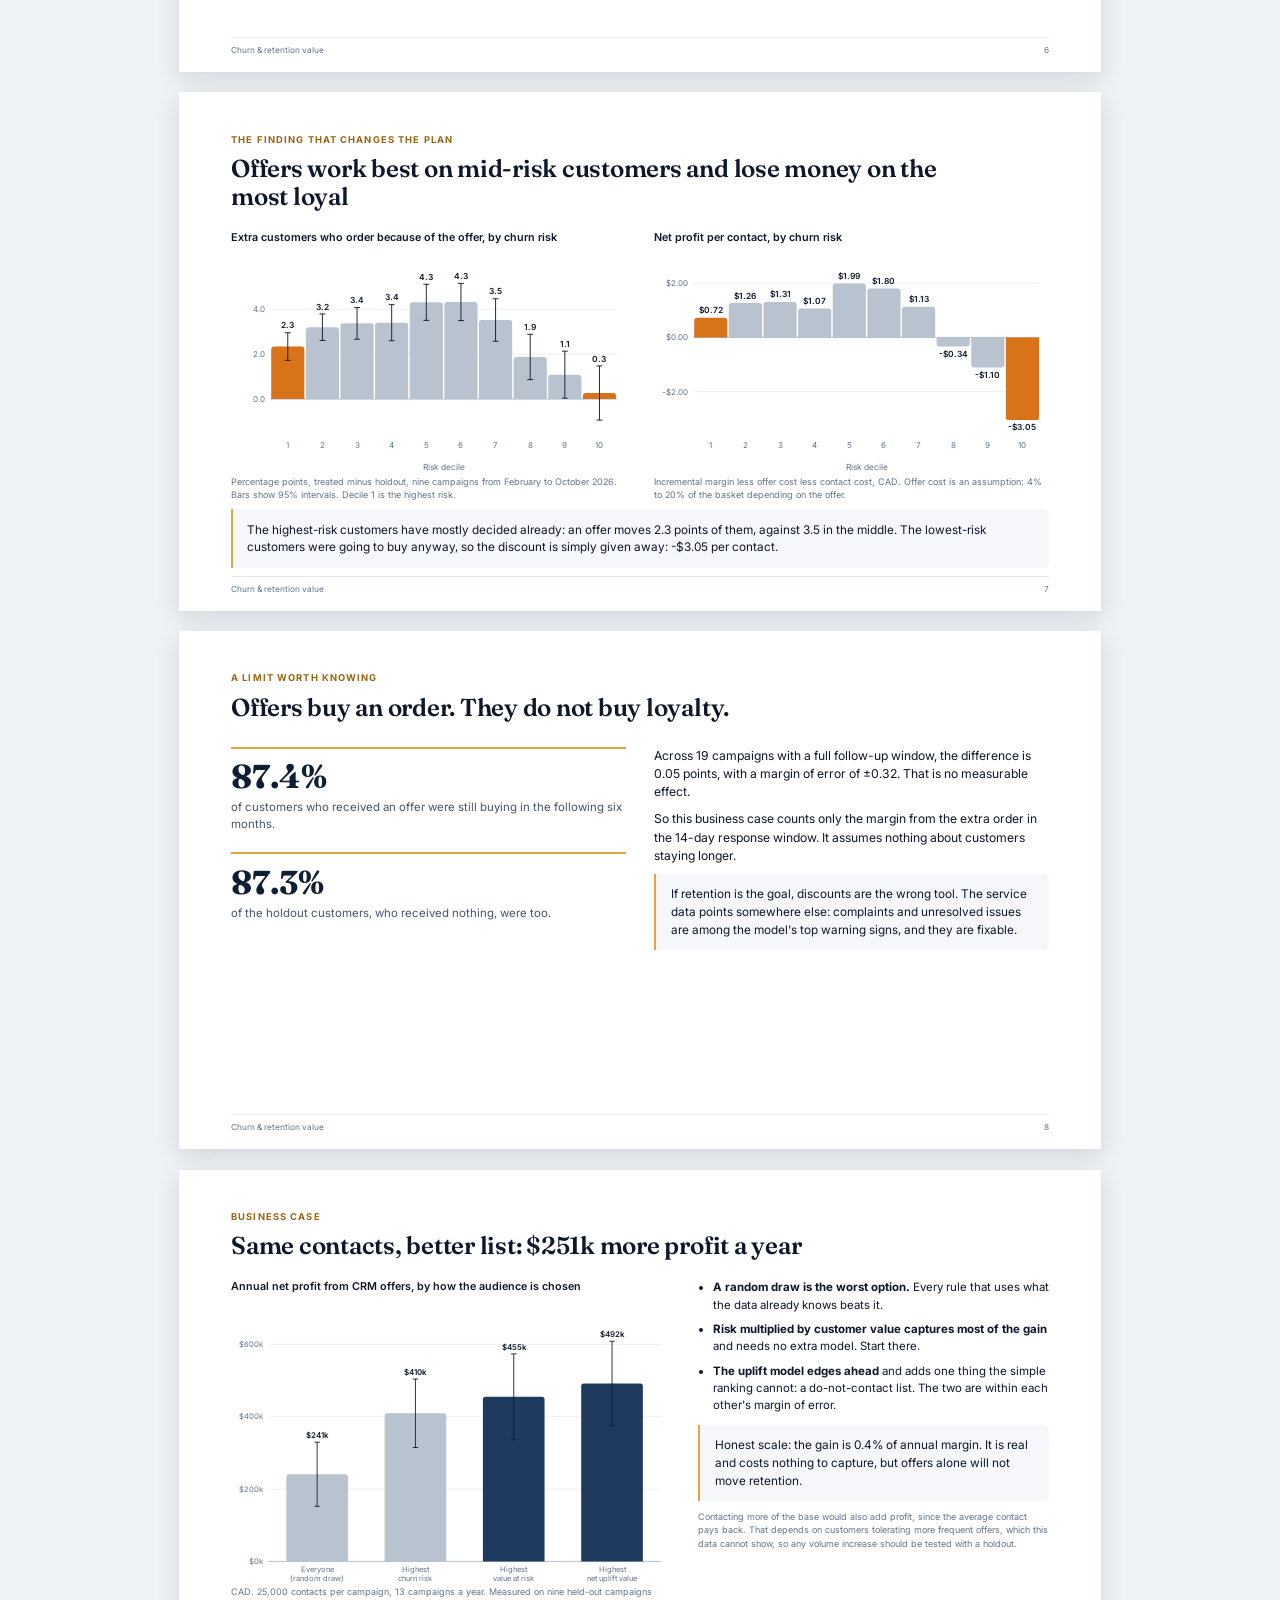
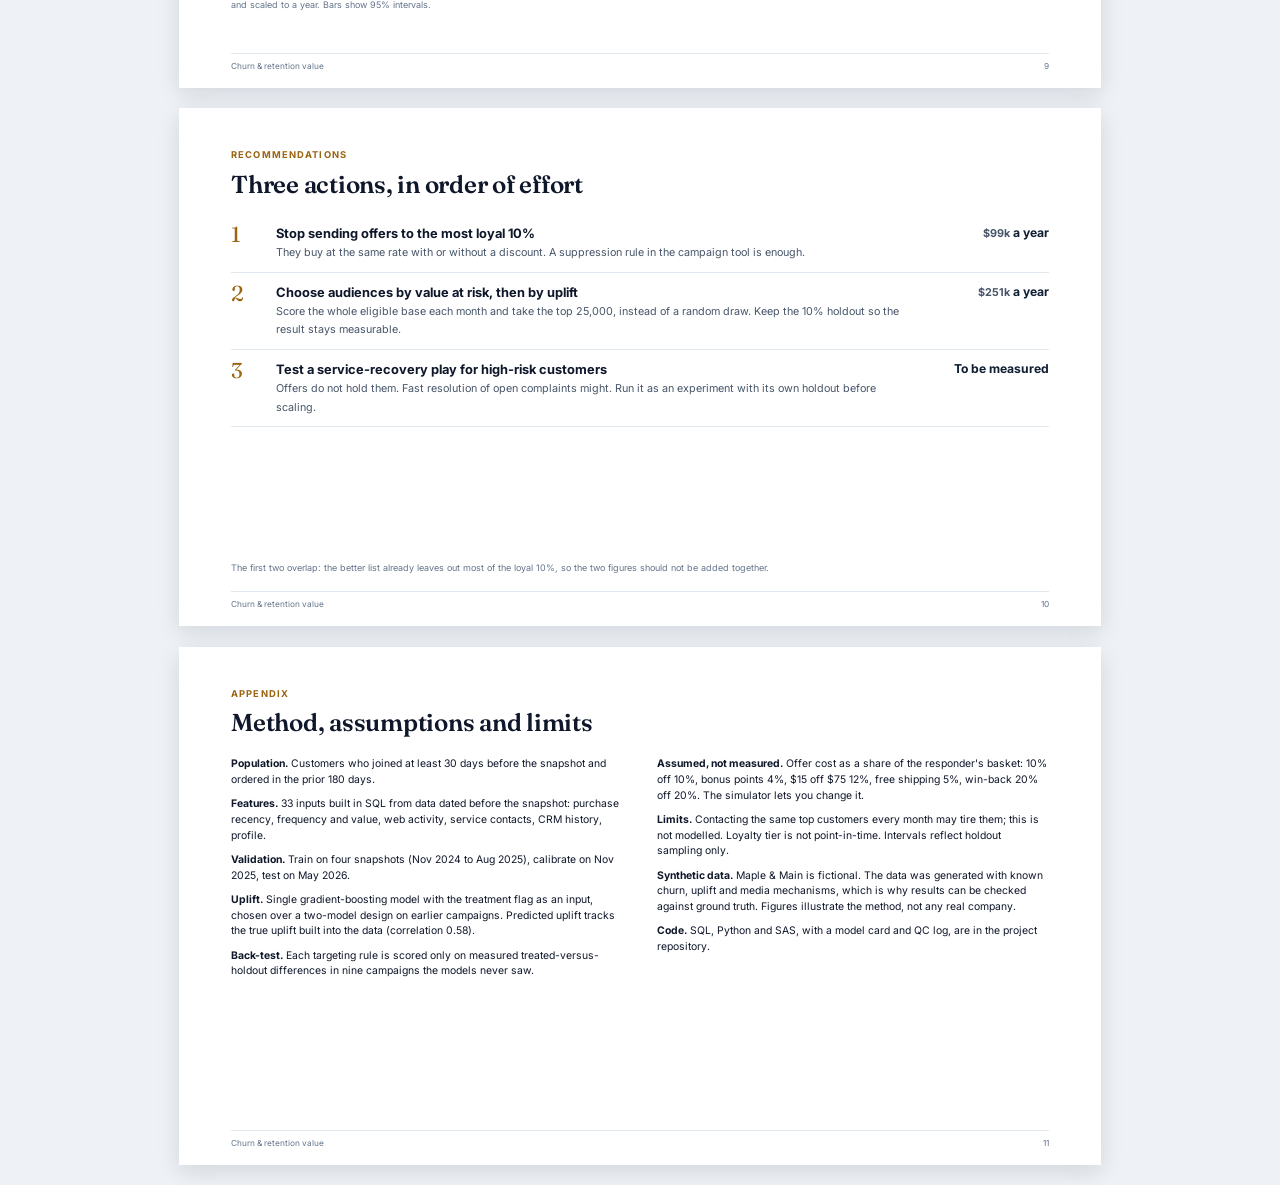
==== commit ea99f944: "Segmentation Persona" ====
--- a/projects/01-churn-retention/deck/index.html
+++ b/projects/01-churn-retention/deck/index.html
@@ -22,7 +22,7 @@
   <h2>The churn model works. Using it to pick who gets an offer does not.</h2>
   <div class="body cols-3" style="margin-top:56px;flex:0 0 auto">
     <div class="stat"><b data-v="mar"></b><span>of annual margin sits with the <span data-v="expChurn"></span> active customers we expect to lapse in the next six months.</span></div>
-    <div class="stat"><b data-v="lift"></b><span>The model's top 10% churn at <span data-v="lift"></span> the average rate. But the highest-risk customers respond to offers at less than half the rate of mid-risk customers.</span></div>
+    <div class="stat"><b data-v="lift"></b><span>The model's top 10% churn at <span data-v="lift"></span> the average rate. But the highest-risk customers respond to offers at about half the rate of mid-risk customers.</span></div>
     <div class="stat"><b data-v="gain"></b><span>more profit a year from the same <span data-v="contacts"></span> contacts, by ranking on value at risk and uplift instead of sending at random.</span></div>
   </div>
   <div class="callout" style="margin-top:64px;font-size:19px;padding:22px 26px"><b>Recommendation:</b> keep the churn model for sizing and early warning, pick offer audiences by measured uplift and value, and stop sending discounts to the most loyal 10% of customers, who cost <span data-v="d10loss"></span> a year in offers they did not need.</div>
@@ -88,7 +88,7 @@
       </table>
       <ul style="margin-top:18px;font-size:15.5px">
         <li>Trained on four snapshots from 2024 and 2025, tested once on a snapshot nine months later.</li>
-        <li>Predicted and actual churn rates agree within three points in every score band.</li>
+        <li>Predicted and actual churn rates agree within four points in every score band.</li>
         <li>Score distribution is stable between training and test (PSI <span data-v="psi"></span>).</li>
         <li>Against the hidden truth the model scores <span data-v="aucTruth"></span>: it finds real leavers, not just quiet customers.</li>
       </ul>
@@ -161,9 +161,9 @@
     </div>
     <div>
       <ul style="font-size:16px">
-        <li><b>Ranking by churn risk is no better than picking at random.</b> The difference is inside the margin of error.</li>
-        <li><b>Risk multiplied by customer value does just as well</b> and needs no extra model. Start there.</li>
-        <li><b>The uplift model performs the same</b> and adds one thing the simple ranking cannot: a do-not-contact list.</li>
+        <li><b>A random draw is the worst option.</b> Every rule that uses what the data already knows beats it.</li>
+        <li><b>Risk multiplied by customer value captures most of the gain</b> and needs no extra model. Start there.</li>
+        <li><b>The uplift model edges ahead</b> and adds one thing the simple ranking cannot: a do-not-contact list. The two are within each other's margin of error.</li>
       </ul>
       <div class="callout" style="margin-top:14px">Honest scale: the gain is <span data-v="gainShare"></span> of annual margin. It is real and costs nothing to capture, but offers alone will not move retention.</div>
       <p class="chart-note" style="margin-top:12px">Contacting more of the base would also add profit, since the average contact pays back. That depends on customers tolerating more frequent offers, which this data cannot show, so any volume increase should be tested with a holdout.</p>
